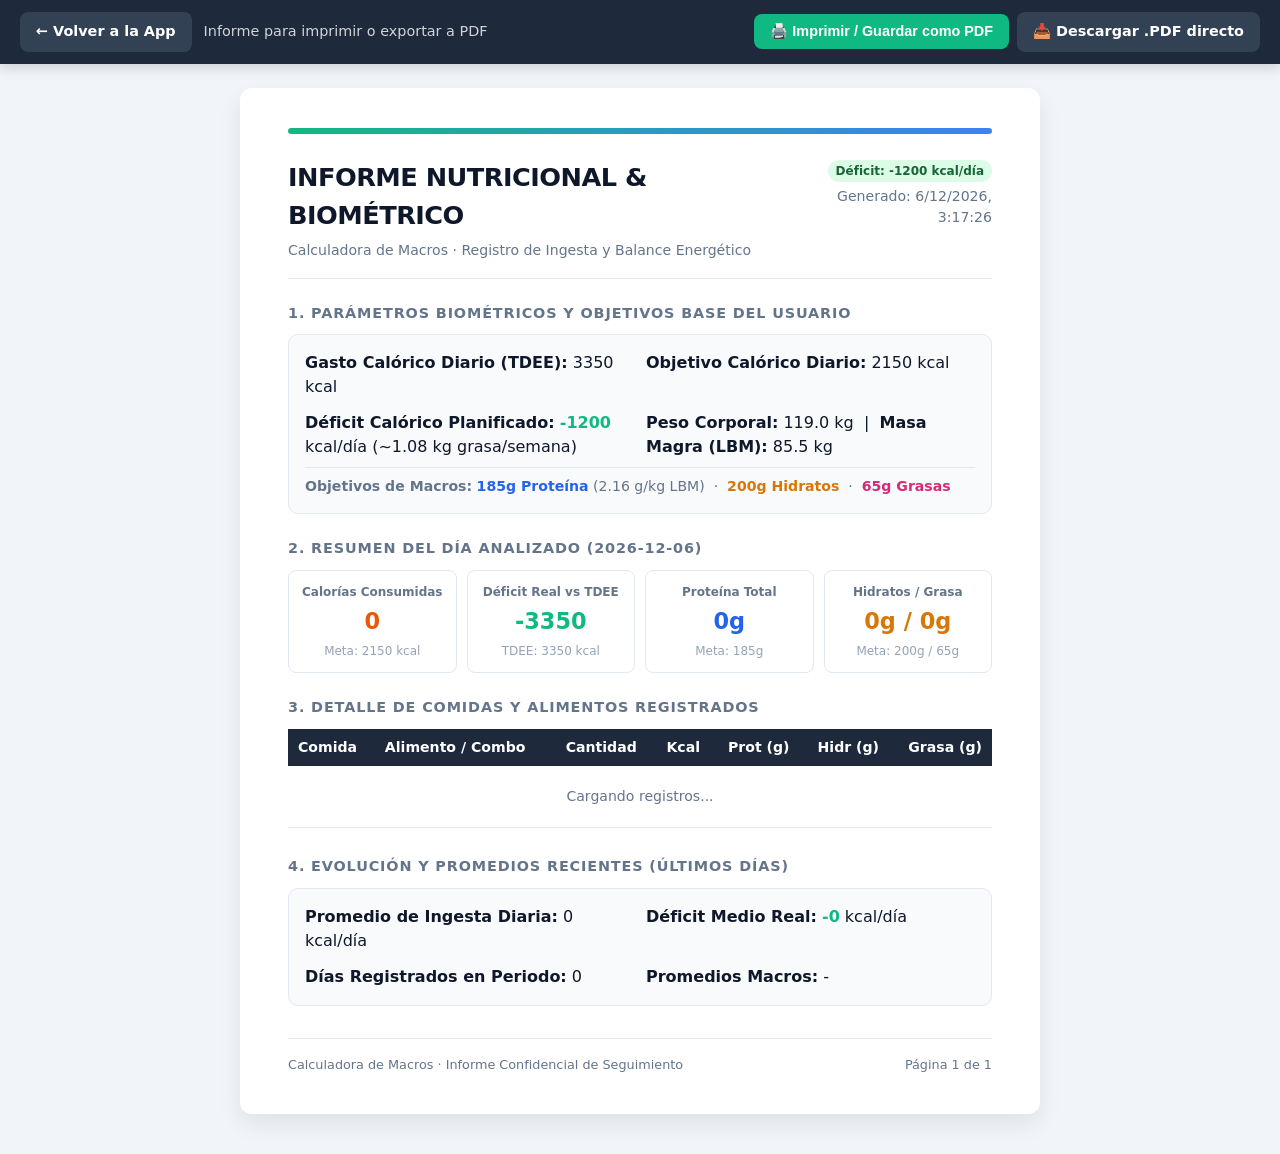
==== static/report.html @ 4bbf708e "feat: presets base, 1-click combos, pdf export, OFF supermarket search fix, and user biometrics" ====
<!DOCTYPE html>
<html lang="es">
<head>
  <meta charset="utf-8">
  <meta name="viewport" content="width=device-width, initial-scale=1">
  <title>Informe Nutricional - Macros</title>
  <link rel="icon" type="image/svg+xml" href="/static/icons/icon.svg">
  <style>
    :root {
      --bg: #ffffff;
      --text: #0f172a;
      --muted: #64748b;
      --line: #e2e8f0;
      --card: #f8fafc;
      --accent: #10b981;
      --accent-dark: #047857;
      --p: #2563eb;
      --c: #d97706;
      --f: #db2777;
      --kcal: #ea580c;
    }
    * { box-sizing: border-box; }
    body {
      font-family: system-ui, -apple-system, "Segoe UI", Roboto, sans-serif;
      color: var(--text);
      background: #f1f5f9;
      margin: 0;
      padding: 0;
      line-height: 1.5;
    }
    .top-actions {
      background: #1e293b;
      color: white;
      padding: 12px 20px;
      display: flex;
      align-items: center;
      justify-content: space-between;
      gap: 12px;
      position: sticky;
      top: 0;
      z-index: 100;
      box-shadow: 0 4px 12px rgba(0,0,0,.15);
    }
    .top-actions .btn {
      background: var(--accent);
      color: white;
      border: 0;
      padding: 9px 16px;
      border-radius: 8px;
      font-weight: 600;
      font-size: 0.9rem;
      cursor: pointer;
      text-decoration: none;
      display: inline-flex;
      align-items: center;
      gap: 6px;
    }
    .top-actions .btn.sec {
      background: #334155;
    }
    .top-actions .btn:hover {
      opacity: 0.9;
    }
    .doc-page {
      max-width: 800px;
      margin: 24px auto 40px;
      background: white;
      padding: 40px 48px;
      border-radius: 12px;
      box-shadow: 0 10px 25px rgba(0,0,0,.08);
    }
    .brand-bar {
      height: 6px;
      background: linear-gradient(90deg, #10b981, #3b82f6);
      border-radius: 4px;
      margin-bottom: 24px;
    }
    .header-row {
      display: flex;
      justify-content: space-between;
      align-items: flex-start;
      margin-bottom: 24px;
      border-bottom: 1px solid var(--line);
      padding-bottom: 16px;
    }
    h1 {
      margin: 0 0 6px;
      font-size: 1.6rem;
      color: #0f172a;
      letter-spacing: -0.02em;
    }
    .meta {
      color: var(--muted);
      font-size: 0.88rem;
    }
    .section-title {
      font-size: 0.9rem;
      font-weight: 700;
      text-transform: uppercase;
      letter-spacing: 0.06em;
      color: var(--muted);
      margin: 24px 0 10px;
      display: flex;
      align-items: center;
      gap: 8px;
    }
    .box {
      background: var(--card);
      border: 1px solid var(--line);
      border-radius: 10px;
      padding: 16px;
      margin-bottom: 16px;
    }
    .grid2 { display: grid; grid-template-columns: 1fr 1fr; gap: 12px; }
    .grid4 { display: grid; grid-template-columns: repeat(4, 1fr); gap: 10px; }
    .stat-card {
      background: white;
      border: 1px solid var(--line);
      border-radius: 8px;
      padding: 12px;
      text-align: center;
    }
    .stat-card .lbl { font-size: 0.75rem; color: var(--muted); font-weight: 600; }
    .stat-card .val { font-size: 1.4rem; font-weight: 800; margin: 4px 0; font-variant-numeric: tabular-nums; }
    .stat-card .sub { font-size: 0.75rem; color: #94a3b8; }
    table {
      width: 100%;
      border-collapse: collapse;
      margin-top: 8px;
      font-size: 0.88rem;
    }
    th {
      background: #1e293b;
      color: white;
      padding: 8px 10px;
      font-weight: 600;
      text-align: left;
    }
    th.r, td.r { text-align: right; }
    th.c, td.c { text-align: center; }
    td {
      padding: 8px 10px;
      border-bottom: 1px solid var(--line);
    }
    tr:nth-child(even) td { background: #f8fafc; }
    tr.total td {
      font-weight: 800;
      background: #f1f5f9;
      border-top: 2px solid #cbd5e1;
    }
    .badge {
      display: inline-block;
      padding: 2px 8px;
      border-radius: 99px;
      font-size: 0.75rem;
      font-weight: 700;
    }
    .badge-deficit {
      background: #dcfce7;
      color: #166534;
    }
    .macros-pill {
      font-variant-numeric: tabular-nums;
      font-size: 0.85rem;
    }
    .mp { color: var(--p); font-weight: 700; }
    .mc { color: var(--c); font-weight: 700; }
    .mf { color: var(--f); font-weight: 700; }
    .footer-doc {
      margin-top: 32px;
      padding-top: 16px;
      border-top: 1px solid var(--line);
      font-size: 0.8rem;
      color: var(--muted);
      display: flex;
      justify-content: space-between;
    }

    @media print {
      body { background: white; }
      .top-actions { display: none !important; }
      .doc-page {
        margin: 0;
        padding: 0;
        box-shadow: none;
        max-width: 100%;
      }
      .brand-bar { margin-bottom: 16px; }
      @page { margin: 12mm 15mm; size: A4; }
    }
  </style>
</head>
<body>

  <div class="top-actions">
    <div style="display:flex;align-items:center;gap:12px;">
      <a href="/" class="btn sec">← Volver a la App</a>
      <span style="font-size:0.9rem;opacity:0.8;">Informe para imprimir o exportar a PDF</span>
    </div>
    <div style="display:flex;align-items:center;gap:8px;">
      <button class="btn" onclick="window.print()">🖨️ Imprimir / Guardar como PDF</button>
      <a class="btn sec" id="dlPdfBtn" href="/api/export/pdf" download>📥 Descargar .PDF directo</a>
    </div>
  </div>

  <div class="doc-page" id="reportContent">
    <div class="brand-bar"></div>

    <div class="header-row">
      <div>
        <h1>INFORME NUTRICIONAL & BIOMÉTRICO</h1>
        <div class="meta" id="repSub">Calculadora de Macros · Registro de Ingesta y Balance Energético</div>
      </div>
      <div style="text-align:right;">
        <span class="badge badge-deficit" id="repBadge">Déficit: -1200 kcal/día</span>
        <div class="meta" style="margin-top:4px;" id="repGenDate"></div>
      </div>
    </div>

    <div class="section-title">1. Parámetros Biométricos y Objetivos Base del Usuario</div>
    <div class="box">
      <div class="grid2" style="margin-bottom:8px;">
        <div><b>Gasto Calórico Diario (TDEE):</b> <span id="bioTdee">3350</span> kcal</div>
        <div><b>Objetivo Calórico Diario:</b> <span id="bioGoal">2150</span> kcal</div>
        <div><b>Déficit Calórico Planificado:</b> <span id="bioDeficit" style="color:var(--accent);font-weight:700;">-1200</span> kcal/día (~1.08 kg grasa/semana)</div>
        <div><b>Peso Corporal:</b> <span id="bioWeight">119.0</span> kg &nbsp;|&nbsp; <b>Masa Magra (LBM):</b> <span id="bioLbm">85.5</span> kg</div>
      </div>
      <div style="font-size:0.88rem;color:var(--muted);border-top:1px solid var(--line);padding-top:8px;">
        <b>Objetivos de Macros:</b>
        <span class="mp"><span id="bioProt">185</span>g Proteína</span> (<span id="bioProtPerLbm">2.16</span> g/kg LBM) &nbsp;·&nbsp;
        <span class="mc"><span id="bioCarbs">200</span>g Hidratos</span> &nbsp;·&nbsp;
        <span class="mf"><span id="bioFat">65</span>g Grasas</span>
      </div>
    </div>

    <div class="section-title" id="secDayTitle">2. Resumen del Día Analizado</div>
    <div class="grid4" style="margin-bottom:16px;">
      <div class="stat-card">
        <div class="lbl">Calorías Consumidas</div>
        <div class="val" style="color:var(--kcal)" id="dayKcal">0</div>
        <div class="sub" id="dayKcalGoal">Meta: 2150 kcal</div>
      </div>
      <div class="stat-card">
        <div class="lbl">Déficit Real vs TDEE</div>
        <div class="val" style="color:var(--accent)" id="dayDeficit">-3350</div>
        <div class="sub" id="dayTdeeSub">TDEE: 3350 kcal</div>
      </div>
      <div class="stat-card">
        <div class="lbl">Proteína Total</div>
        <div class="val" style="color:var(--p)" id="dayProt">0g</div>
        <div class="sub" id="dayProtGoal">Meta: 185g</div>
      </div>
      <div class="stat-card">
        <div class="lbl">Hidratos / Grasa</div>
        <div class="val" style="color:var(--c)" id="dayCarbsFat">0g / 0g</div>
        <div class="sub">Meta: 200g / 65g</div>
      </div>
    </div>

    <div class="section-title">3. Detalle de Comidas y Alimentos Registrados</div>
    <table>
      <thead>
        <tr>
          <th>Comida</th>
          <th>Alimento / Combo</th>
          <th class="c">Cantidad</th>
          <th class="r">Kcal</th>
          <th class="r">Prot (g)</th>
          <th class="r">Hidr (g)</th>
          <th class="r">Grasa (g)</th>
        </tr>
      </thead>
      <tbody id="entriesBody">
        <tr><td colspan="7" class="c" style="padding:20px;color:var(--muted)">Cargando registros...</td></tr>
      </tbody>
    </table>

    <div class="section-title" style="margin-top:28px;">4. Evolución y Promedios Recientes (Últimos Días)</div>
    <div class="box">
      <div class="grid2">
        <div><b>Promedio de Ingesta Diaria:</b> <span id="avgKcal">0</span> kcal/día</div>
        <div><b>Déficit Medio Real:</b> <span id="avgDeficit" style="color:var(--accent);font-weight:700;">-0</span> kcal/día</div>
        <div><b>Días Registrados en Periodo:</b> <span id="loggedDays">0</span></div>
        <div><b>Promedios Macros:</b> <span id="avgMacros">-</span></div>
      </div>
    </div>

    <div class="footer-doc">
      <span>Calculadora de Macros · Informe Confidencial de Seguimiento</span>
      <span>Página 1 de 1</span>
    </div>
  </div>

  <script>
    const params = new URLSearchParams(location.search);
    const targetDate = params.get("date") || new Date().toISOString().slice(0, 10);
    const daysRange = parseInt(params.get("days") || "7", 10);

    document.getElementById("dlPdfBtn").href = `/api/export/pdf?date=${targetDate}&days=${daysRange}`;
    document.getElementById("repGenDate").textContent = "Generado: " + new Date().toLocaleString("es-ES");
    document.getElementById("secDayTitle").textContent = `2. Resumen del Día Analizado (${targetDate})`;

    async function loadReport() {
      try {
        const [dayData, histData, settingsData] = await Promise.all([
          fetch(`/api/day/${targetDate}`).then(r => r.json()),
          fetch(`/api/history?days=${daysRange}`).then(r => r.json()),
          fetch(`/api/settings`).then(r => r.json()),
        ]);

        const g = dayData.goals || {};
        const p = settingsData.profile || {};
        const t = dayData.totals || {};

        const tdee = parseFloat(p.tdee || "3350");
        const goalKcal = parseFloat(g.kcal || "2150");
        const weight = parseFloat(p.weight || "119");
        const lbm = parseFloat(p.lbm || "85.5");

        document.getElementById("bioTdee").textContent = Math.round(tdee);
        document.getElementById("bioGoal").textContent = Math.round(goalKcal);
        document.getElementById("bioDeficit").textContent = "-" + Math.round(tdee - goalKcal);
        document.getElementById("bioWeight").textContent = weight.toFixed(1);
        document.getElementById("bioLbm").textContent = lbm.toFixed(1);
        document.getElementById("bioProt").textContent = Math.round(g.protein || 185);
        document.getElementById("bioCarbs").textContent = Math.round(g.carbs || 200);
        document.getElementById("bioFat").textContent = Math.round(g.fat || 65);
        document.getElementById("bioProtPerLbm").textContent = lbm > 0 ? (g.protein / lbm).toFixed(2) : "2.16";

        // Métricas del día
        document.getElementById("dayKcal").textContent = Math.round(t.kcal || 0);
        document.getElementById("dayKcalGoal").textContent = `Meta: ${Math.round(goalKcal)} kcal`;
        const actualDeficit = tdee - (t.kcal || 0);
        document.getElementById("dayDeficit").textContent = "-" + Math.round(actualDeficit);
        document.getElementById("dayTdeeSub").textContent = `TDEE: ${Math.round(tdee)} kcal`;
        document.getElementById("dayProt").textContent = (t.protein || 0).toFixed(1) + "g";
        document.getElementById("dayProtGoal").textContent = `Meta: ${Math.round(g.protein || 185)}g`;
        document.getElementById("dayCarbsFat").textContent = `${Math.round(t.carbs || 0)}g / ${Math.round(t.fat || 0)}g`;

        // Tabla de comidas
        const tbody = document.getElementById("entriesBody");
        if (!dayData.entries || !dayData.entries.length) {
          tbody.innerHTML = `<tr><td colspan="7" class="c" style="padding:24px;color:var(--muted)">No hay registros guardados para el día ${targetDate}.</td></tr>`;
        } else {
          let rowsHtml = dayData.entries.map(e => `
            <tr>
              <td style="text-transform:capitalize;font-weight:600">${e.meal || "otro"}</td>
              <td><b>${e.name}</b></td>
              <td class="c">${e.grams ? e.grams + " g" : (e.kind === "quick" ? "Solo kcal" : "-")}</td>
              <td class="r" style="font-weight:700;color:var(--kcal)">${Math.round(e.kcal)}</td>
              <td class="r mp">${e.protein ? e.protein.toFixed(1) : "0"}</td>
              <td class="r mc">${e.carbs ? e.carbs.toFixed(1) : "0"}</td>
              <td class="r mf">${e.fat ? e.fat.toFixed(1) : "0"}</td>
            </tr>
          `).join("");

          rowsHtml += `
            <tr class="total">
              <td colspan="3" class="r">TOTAL DEL DÍA</td>
              <td class="r" style="color:var(--kcal)">${Math.round(t.kcal)}</td>
              <td class="r mp">${(t.protein || 0).toFixed(1)}</td>
              <td class="r mc">${(t.carbs || 0).toFixed(1)}</td>
              <td class="r mf">${(t.fat || 0).toFixed(1)}</td>
            </tr>
          `;
          tbody.innerHTML = rowsHtml;
        }

        // Histórico
        const avg = histData.average || {};
        document.getElementById("avgKcal").textContent = Math.round(avg.kcal || 0);
        document.getElementById("avgDeficit").textContent = "-" + Math.round(tdee - (avg.kcal || 0));
        document.getElementById("loggedDays").textContent = `${histData.logged_days || 0} de ${daysRange} días`;
        document.getElementById("avgMacros").innerHTML = `
          <span class="mp">${(avg.protein || 0).toFixed(0)}g P</span> ·
          <span class="mc">${(avg.carbs || 0).toFixed(0)}g C</span> ·
          <span class="mf">${(avg.fat || 0).toFixed(0)}g G</span>
        `;

      } catch (err) {
        console.error("Error al cargar datos del informe:", err);
      }
    }

    loadReport();
  </script>
</body>
</html>
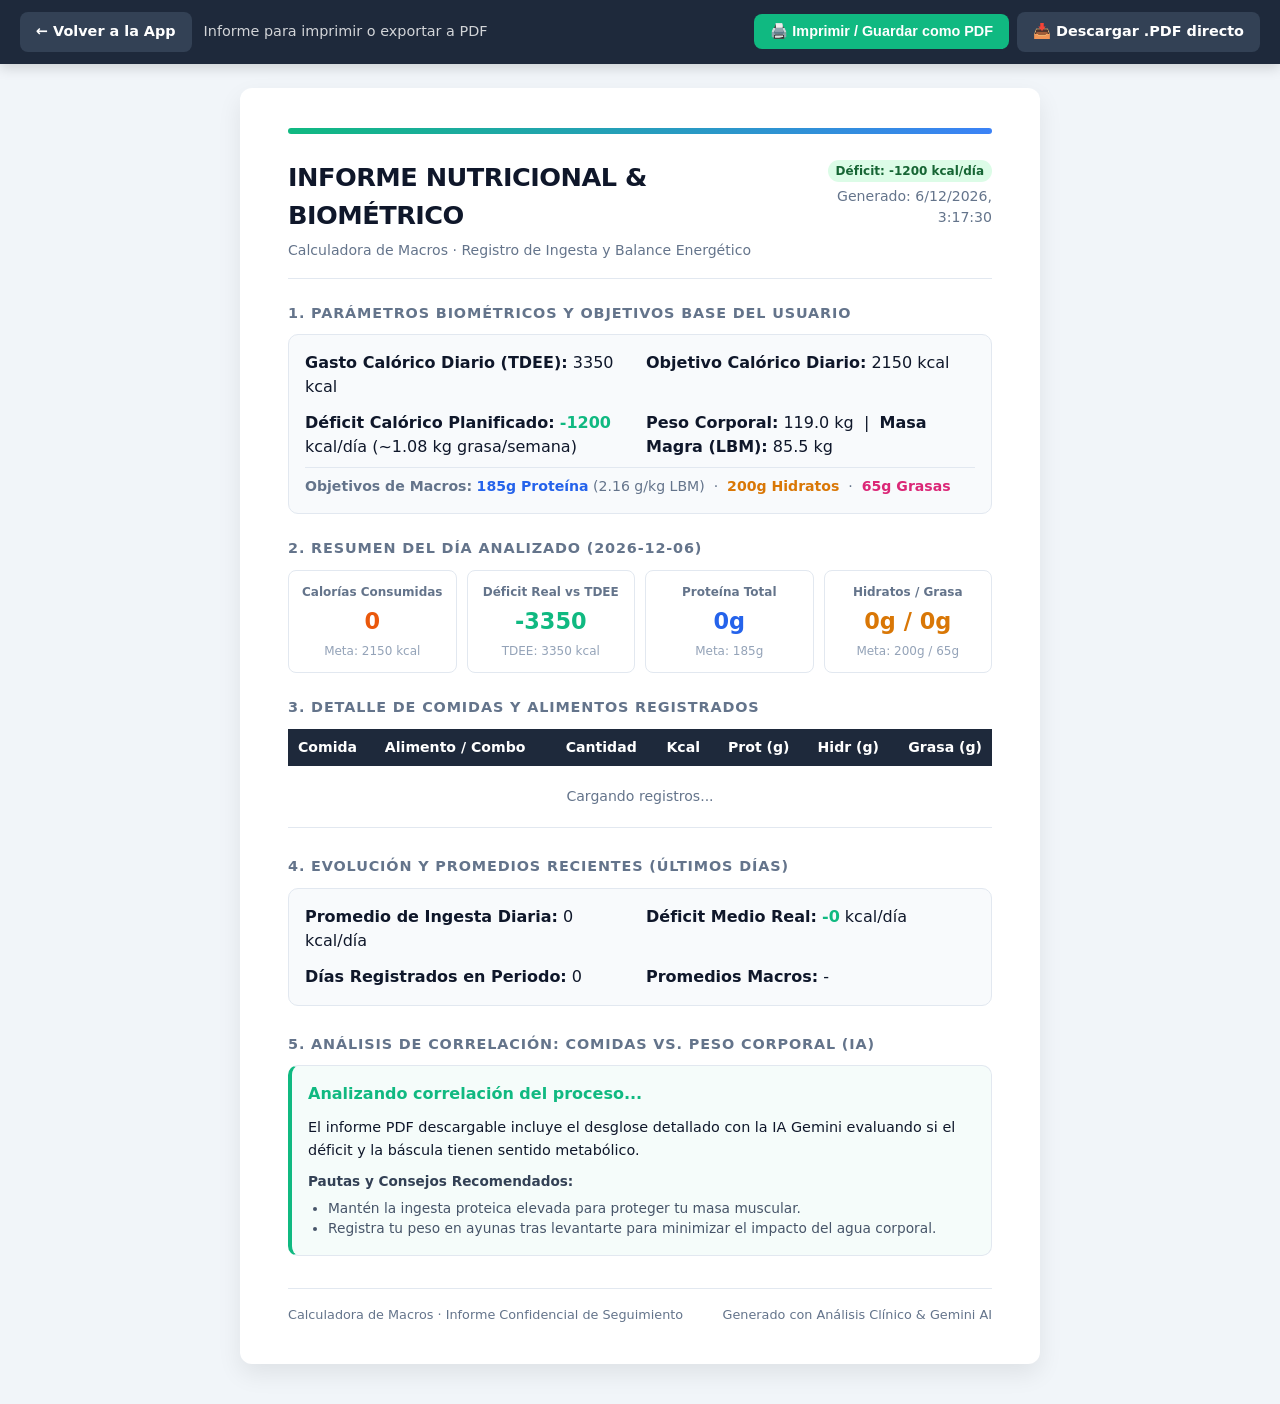
==== commit bf679e08: "feat: analisis IA con Gemini en informes PDF correlacionando comidas y evolucion de peso" ====
--- a/static/report.html
+++ b/static/report.html
@@ -285,9 +285,21 @@
       </div>
     </div>
 
+    <div class="section-title" style="margin-top:28px;">5. Análisis de Correlación: Comidas vs. Peso Corporal (IA)</div>
+    <div class="box" style="border-left:4px solid var(--accent);background:color-mix(in srgb, var(--accent) 4%, white);">
+      <div style="font-weight:700;color:var(--accent);margin-bottom:6px;" id="aiVerdict">Analizando correlación del proceso...</div>
+      <div style="font-size:0.85rem;color:var(--muted);margin-bottom:10px;" id="aiMetricsSummary"></div>
+      <p style="font-size:0.9rem;line-height:1.55;margin:0 0 10px;" id="aiAnalysisText">El informe PDF descargable incluye el desglose detallado con la IA Gemini evaluando si el déficit y la báscula tienen sentido metabólico.</p>
+      <div style="font-weight:600;font-size:0.85rem;margin-bottom:6px;color:#334155;">Pautas y Consejos Recomendados:</div>
+      <ul style="margin:0;padding-left:20px;font-size:0.86rem;color:#475569;" id="aiTipsList">
+        <li>Mantén la ingesta proteica elevada para proteger tu masa muscular.</li>
+        <li>Registra tu peso en ayunas tras levantarte para minimizar el impacto del agua corporal.</li>
+      </ul>
+    </div>
+
     <div class="footer-doc">
       <span>Calculadora de Macros · Informe Confidencial de Seguimiento</span>
-      <span>Página 1 de 1</span>
+      <span>Generado con Análisis Clínico & Gemini AI</span>
     </div>
   </div>
 
@@ -377,6 +389,27 @@
           <span class="mf">${(avg.fat || 0).toFixed(0)}g G</span>
         `;
 
+        // Datos de peso para sección 5
+        const weights = await fetch("/api/weights").then(r => r.json()).catch(() => []);
+        const wFiltered = (weights || []).filter(w => w.date <= targetDate);
+        const wEnd = wFiltered.length ? wFiltered[wFiltered.length - 1].kg : weight;
+        const wStart = wFiltered.length > 1 ? wFiltered[Math.max(0, wFiltered.length - daysRange)].kg : wEnd;
+        const diff = wEnd - wStart;
+        const diffStr = diff !== 0 ? (diff > 0 ? `+${diff.toFixed(1)} kg` : `${diff.toFixed(1)} kg`) : "0.0 kg";
+
+        document.getElementById("aiMetricsSummary").textContent = `Evolución: ${wStart.toFixed(1)} kg → ${wEnd.toFixed(1)} kg (${diffStr}) | Déficit medio: -${Math.round(tdee - (avg.kcal || 0))} kcal/día`;
+
+        if (diff < 0) {
+          document.getElementById("aiVerdict").textContent = "Tendencia Favorable: Pérdida de Grasa Consistente con el Déficit";
+          document.getElementById("aiAnalysisText").textContent = `Durante los últimos ${daysRange} días tu balance calórico medio ha arrojado un déficit diario real frente a tu TDEE. La bajada de peso registrada (${diffStr}) refleja una pérdida continua de tejido graso. Las variaciones leves entre días consecutivos son normales debido al agua corporal, hidratación y vaciado de glucógeno.`;
+        } else if (diff > 0) {
+          document.getElementById("aiVerdict").textContent = "Ligera Fluctuación o Ajuste Metabólico";
+          document.getElementById("aiAnalysisText").textContent = `El registro muestra una variación de ${diffStr}. Si las calorías han estado cerca de tu objetivo, este aumento suele atribuirse a retención hídrica por estrés muscular, sodio o digestión, y no a ganancia de grasa real.`;
+        } else {
+          document.getElementById("aiVerdict").textContent = "Fase de Mantenimiento y Estabilidad del Peso";
+          document.getElementById("aiAnalysisText").textContent = `El peso corporal se mantiene estable en el periodo analizado. Para acelerar la pérdida de grasa de forma óptima, sostener un déficit diario de 500-800 kcal permitirá quemar grasa protegiendo el 100% de tu masa magra.`;
+        }
+
       } catch (err) {
         console.error("Error al cargar datos del informe:", err);
       }
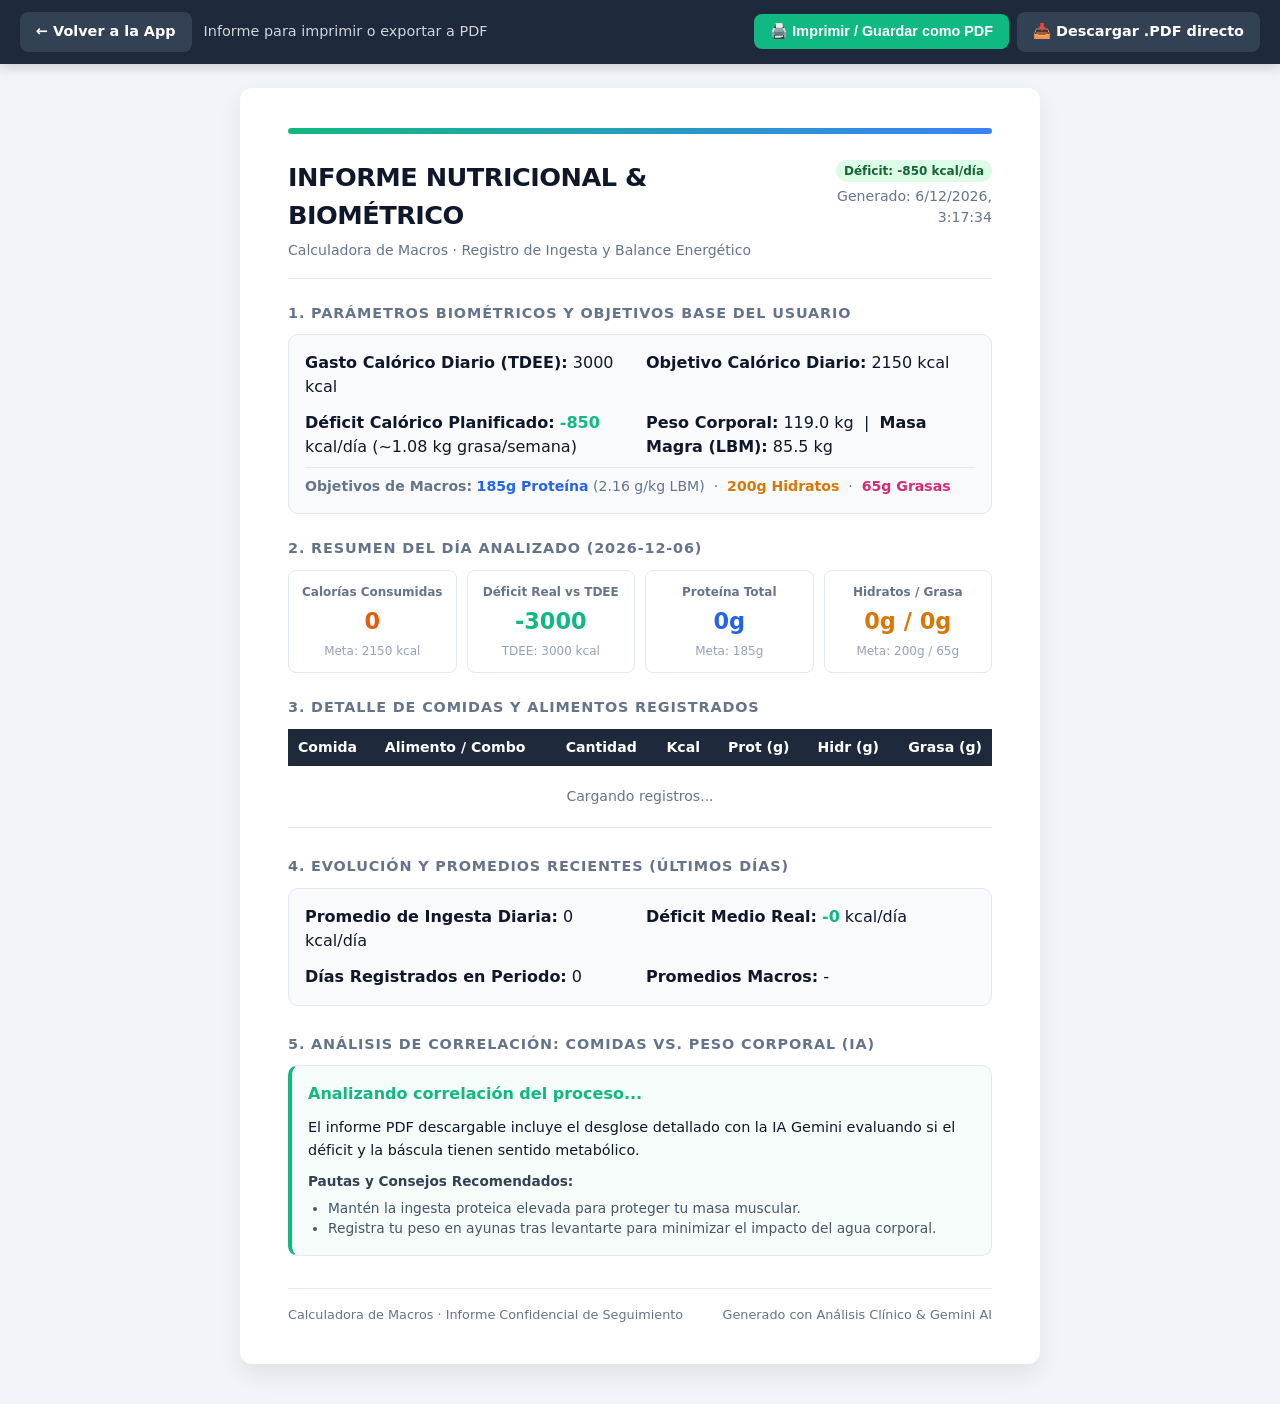
==== commit 9e2bc5f9: "feat: selector de periodo libre, interactividad animada en peso, TDEE 3000 kcal e informe detallado " ====
--- a/static/report.html
+++ b/static/report.html
@@ -212,7 +212,7 @@
         <div class="meta" id="repSub">Calculadora de Macros · Registro de Ingesta y Balance Energético</div>
       </div>
       <div style="text-align:right;">
-        <span class="badge badge-deficit" id="repBadge">Déficit: -1200 kcal/día</span>
+        <span class="badge badge-deficit" id="repBadge">Déficit: -850 kcal/día</span>
         <div class="meta" style="margin-top:4px;" id="repGenDate"></div>
       </div>
     </div>
@@ -220,9 +220,9 @@
     <div class="section-title">1. Parámetros Biométricos y Objetivos Base del Usuario</div>
     <div class="box">
       <div class="grid2" style="margin-bottom:8px;">
-        <div><b>Gasto Calórico Diario (TDEE):</b> <span id="bioTdee">3350</span> kcal</div>
+        <div><b>Gasto Calórico Diario (TDEE):</b> <span id="bioTdee">3000</span> kcal</div>
         <div><b>Objetivo Calórico Diario:</b> <span id="bioGoal">2150</span> kcal</div>
-        <div><b>Déficit Calórico Planificado:</b> <span id="bioDeficit" style="color:var(--accent);font-weight:700;">-1200</span> kcal/día (~1.08 kg grasa/semana)</div>
+        <div><b>Déficit Calórico Planificado:</b> <span id="bioDeficit" style="color:var(--accent);font-weight:700;">-850</span> kcal/día (~1.08 kg grasa/semana)</div>
         <div><b>Peso Corporal:</b> <span id="bioWeight">119.0</span> kg &nbsp;|&nbsp; <b>Masa Magra (LBM):</b> <span id="bioLbm">85.5</span> kg</div>
       </div>
       <div style="font-size:0.88rem;color:var(--muted);border-top:1px solid var(--line);padding-top:8px;">
@@ -242,8 +242,8 @@
       </div>
       <div class="stat-card">
         <div class="lbl">Déficit Real vs TDEE</div>
-        <div class="val" style="color:var(--accent)" id="dayDeficit">-3350</div>
-        <div class="sub" id="dayTdeeSub">TDEE: 3350 kcal</div>
+        <div class="val" style="color:var(--accent)" id="dayDeficit">-3000</div>
+        <div class="sub" id="dayTdeeSub">TDEE: 3000 kcal</div>
       </div>
       <div class="stat-card">
         <div class="lbl">Proteína Total</div>
@@ -324,7 +324,7 @@
         const p = settingsData.profile || {};
         const t = dayData.totals || {};
 
-        const tdee = parseFloat(p.tdee || "3350");
+        const tdee = parseFloat(p.tdee || "3000");
         const goalKcal = parseFloat(g.kcal || "2150");
         const weight = parseFloat(p.weight || "119");
         const lbm = parseFloat(p.lbm || "85.5");
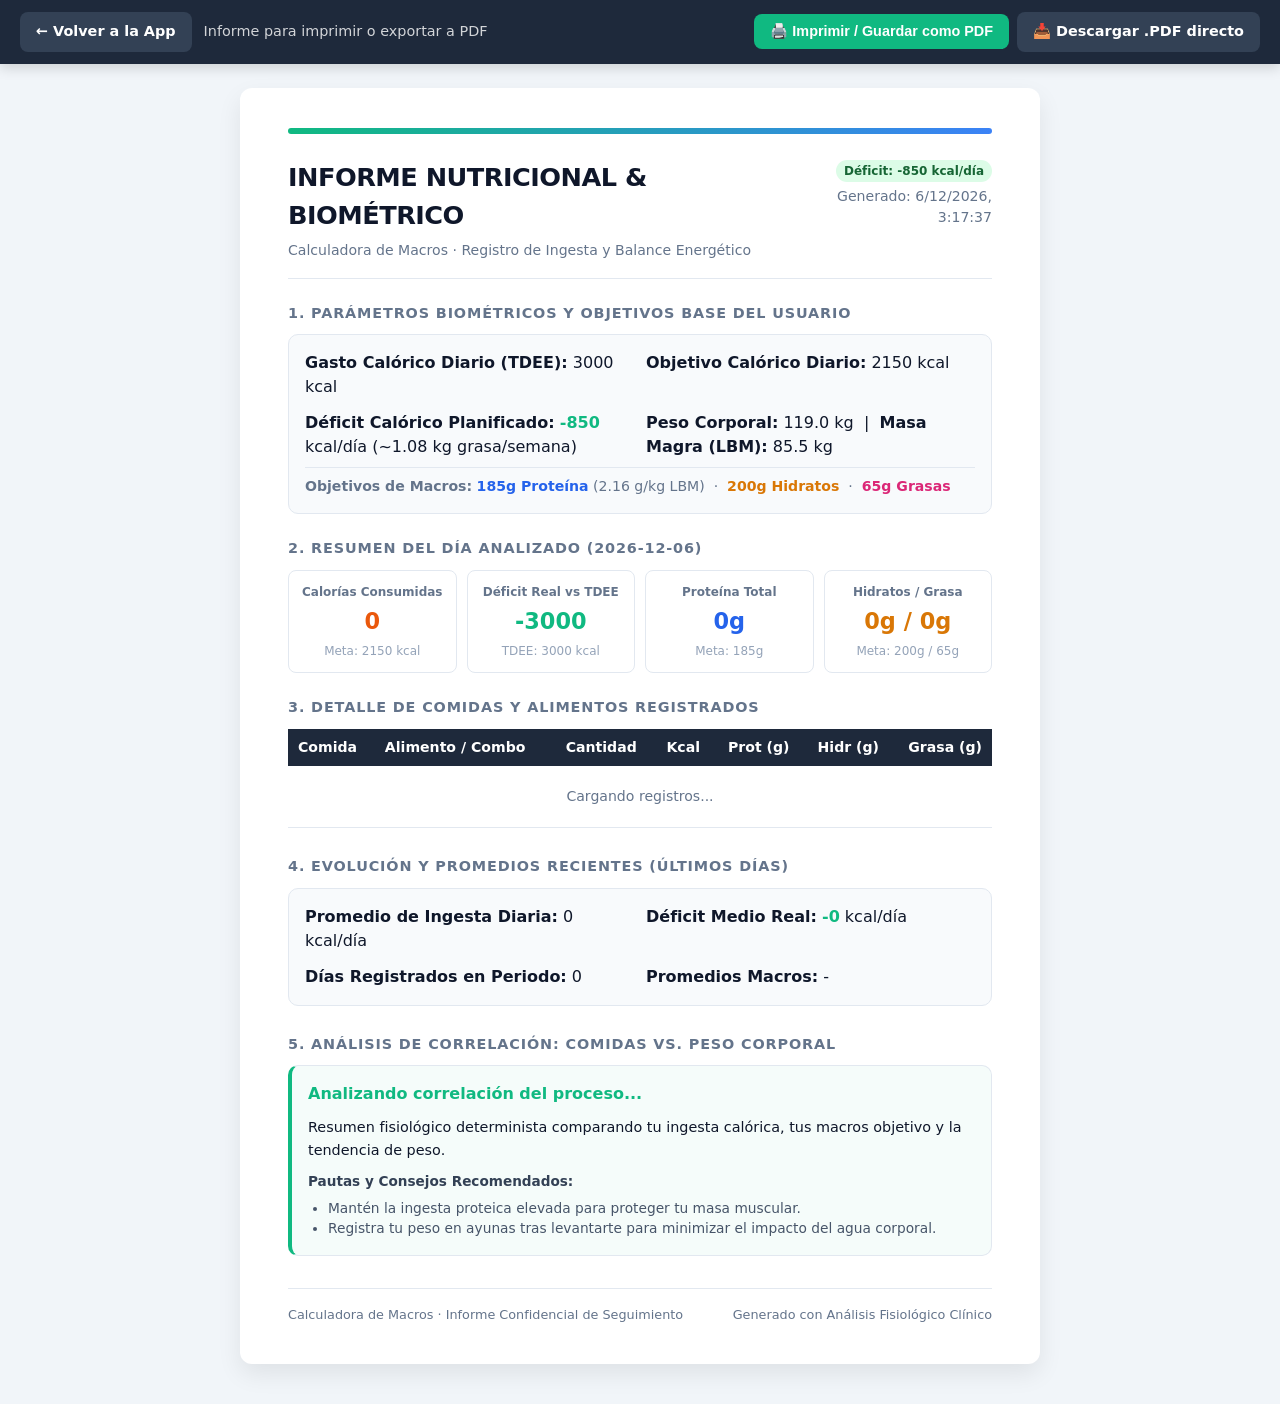
==== commit 085cd574: "fix(pdf,mobile): quitar Gemini de los PDF, arreglar descarga del PDF diario y bloquear seleccion acc" ====
--- a/static/report.html
+++ b/static/report.html
@@ -285,11 +285,11 @@
       </div>
     </div>
 
-    <div class="section-title" style="margin-top:28px;">5. Análisis de Correlación: Comidas vs. Peso Corporal (IA)</div>
+    <div class="section-title" style="margin-top:28px;">5. Análisis de Correlación: Comidas vs. Peso Corporal</div>
     <div class="box" style="border-left:4px solid var(--accent);background:color-mix(in srgb, var(--accent) 4%, white);">
       <div style="font-weight:700;color:var(--accent);margin-bottom:6px;" id="aiVerdict">Analizando correlación del proceso...</div>
       <div style="font-size:0.85rem;color:var(--muted);margin-bottom:10px;" id="aiMetricsSummary"></div>
-      <p style="font-size:0.9rem;line-height:1.55;margin:0 0 10px;" id="aiAnalysisText">El informe PDF descargable incluye el desglose detallado con la IA Gemini evaluando si el déficit y la báscula tienen sentido metabólico.</p>
+      <p style="font-size:0.9rem;line-height:1.55;margin:0 0 10px;" id="aiAnalysisText">Resumen fisiológico determinista comparando tu ingesta calórica, tus macros objetivo y la tendencia de peso.</p>
       <div style="font-weight:600;font-size:0.85rem;margin-bottom:6px;color:#334155;">Pautas y Consejos Recomendados:</div>
       <ul style="margin:0;padding-left:20px;font-size:0.86rem;color:#475569;" id="aiTipsList">
         <li>Mantén la ingesta proteica elevada para proteger tu masa muscular.</li>
@@ -299,16 +299,19 @@
 
     <div class="footer-doc">
       <span>Calculadora de Macros · Informe Confidencial de Seguimiento</span>
-      <span>Generado con Análisis Clínico & Gemini AI</span>
+      <span>Generado con Análisis Fisiológico Clínico</span>
     </div>
   </div>
 
   <script>
     const params = new URLSearchParams(location.search);
     const targetDate = params.get("date") || new Date().toISOString().slice(0, 10);
+    const hasDaysParam = params.has("days");
     const daysRange = parseInt(params.get("days") || "7", 10);
 
-    document.getElementById("dlPdfBtn").href = `/api/export/pdf?date=${targetDate}&days=${daysRange}`;
+    document.getElementById("dlPdfBtn").href = hasDaysParam
+      ? `/api/export/pdf?date=${targetDate}&days=${daysRange}`
+      : `/api/export/pdf?mode=meals&days=1&date=${targetDate}`;
     document.getElementById("repGenDate").textContent = "Generado: " + new Date().toLocaleString("es-ES");
     document.getElementById("secDayTitle").textContent = `2. Resumen del Día Analizado (${targetDate})`;
 
@@ -316,7 +319,7 @@
       try {
         const [dayData, histData, settingsData] = await Promise.all([
           fetch(`/api/day/${targetDate}`).then(r => r.json()),
-          fetch(`/api/history?days=${daysRange}`).then(r => r.json()),
+          fetch(`/api/history?days=${daysRange}&date=${targetDate}`).then(r => r.json()),
           fetch(`/api/settings`).then(r => r.json()),
         ]);
 
@@ -324,7 +327,7 @@
         const p = settingsData.profile || {};
         const t = dayData.totals || {};
 
-        const tdee = parseFloat(p.tdee || "3000");
+        const tdee = parseFloat(dayData.tdee || p.tdee || "3000");
         const goalKcal = parseFloat(g.kcal || "2150");
         const weight = parseFloat(p.weight || "119");
         const lbm = parseFloat(p.lbm || "85.5");
